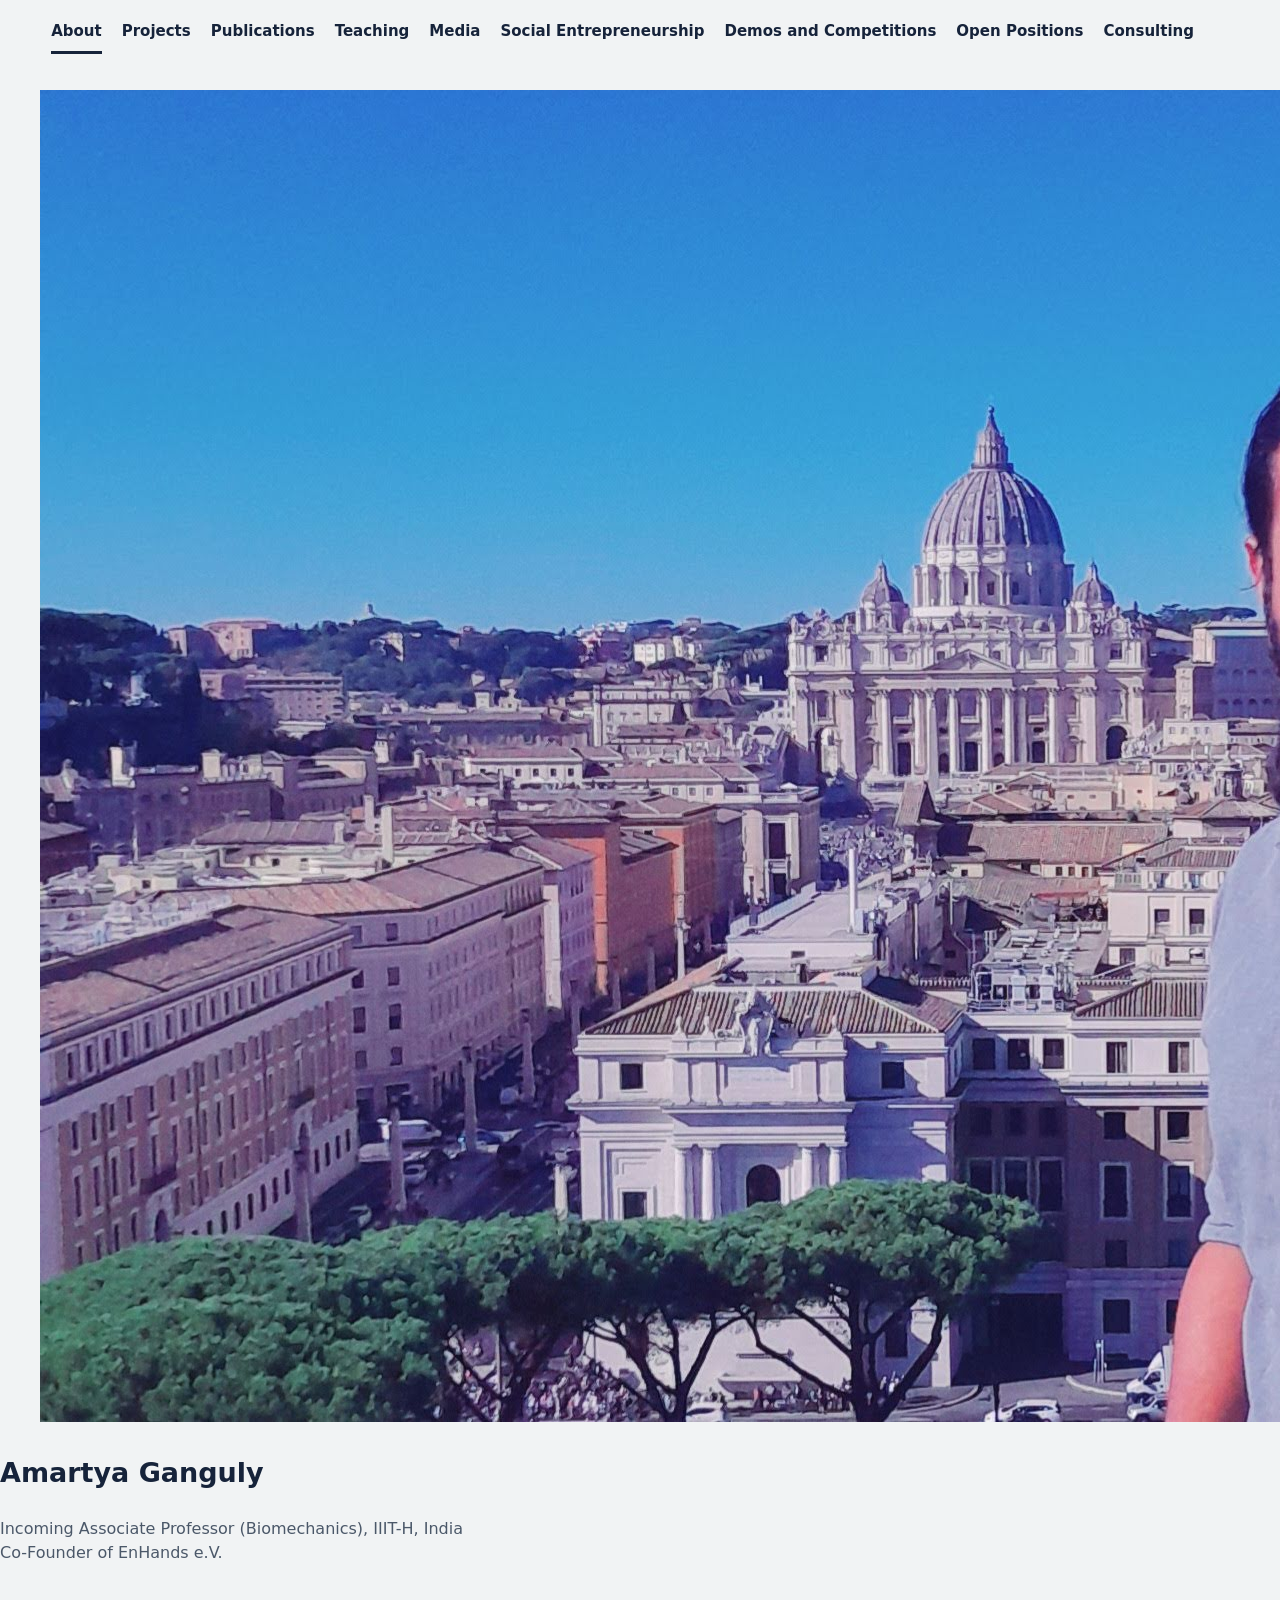
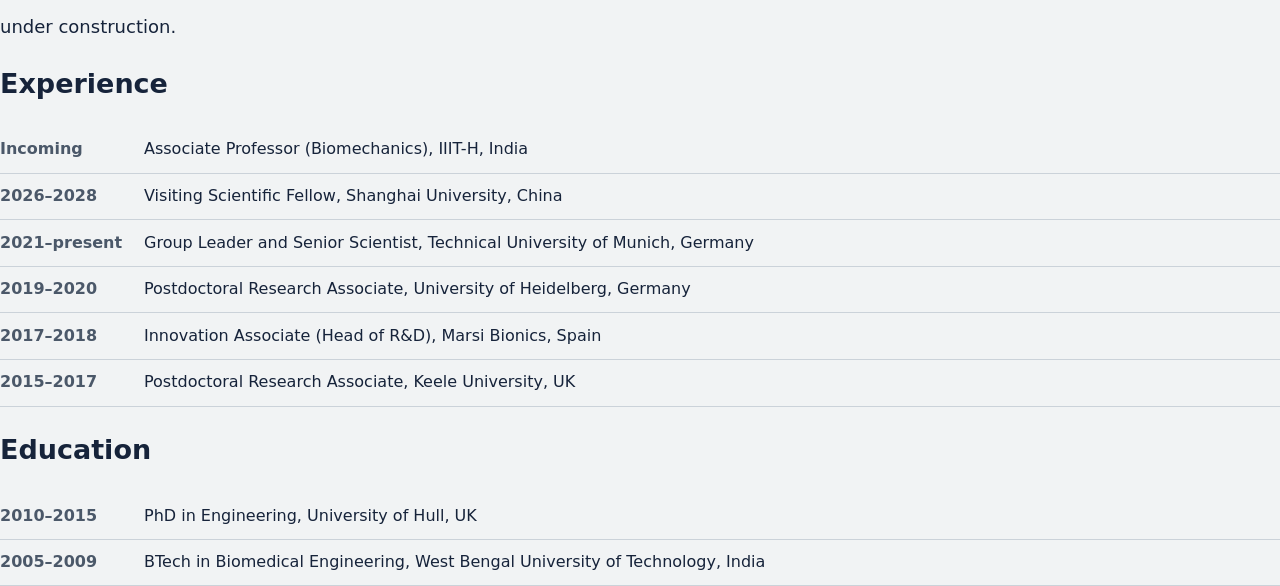
==== index.html @ 764b9aa0 "Update index.html" ====
<!doctype html>
<html lang="en">
<head>
  <meta charset="utf-8">
  <meta name="viewport" content="width=device-width, initial-scale=1">
  <title>Amartya Ganguly | Intelligent Neuroprosthetics Laboratory, TUM</title>
  <meta name="description" content="under construction">
  <link rel="canonical" href="https://amartyaganguly.github.io/">
  <link rel="stylesheet" href="style.css">
</head>
<body>
  <header class="site-header"></header>
  <script src="nav.js"></script>

  <main>
    <!-- About: photo on the left, text on the right -->
    <section class="about" aria-labelledby="name">
      <figure class="about-photo">
        <img src="photo.jpg" alt="Amartya Ganguly" width="2250" height="1332" decoding="async">
      </figure>

      <div class="about-intro">
        <h1 class="about-name" id="name">Amartya Ganguly</h1>
        <ul class="roles" role="list" aria-label="Roles">
          <li>Incoming Associate Professor (Biomechanics), IIIT-H, India</li>
          <li>Co-Founder of EnHands e.V.</li>
        </ul>
        <p class="about-lede">under construction.</p>
      </div>

      <div class="about-lists">
        <h2>Experience</h2>
        <ul class="lines" role="list">
          <li><span class="when">Incoming</span><span>Associate Professor (Biomechanics), IIIT-H, India</span></li>
          <li><span class="when">2026–2028</span><span>Visiting Scientific Fellow, Shanghai University, China</span></li>
          <li><span class="when">2021–present</span><span>Group Leader and Senior Scientist, Technical University of Munich, Germany</span></li>
          <li><span class="when">2019–2020</span><span>Postdoctoral Research Associate, University of Heidelberg, Germany</span></li>
          <li><span class="when">2017–2018</span><span>Innovation Associate (Head of R&amp;D), Marsi Bionics, Spain</span></li>
          <li><span class="when">2015–2017</span><span>Postdoctoral Research Associate, Keele University, UK</span></li>
        </ul>
        <h2>Education</h2>
        <ul class="lines" role="list">
          <li><span class="when">2010–2015</span><span>PhD in Engineering, University of Hull, UK</span></li>
          <li><span class="when">2005–2009</span><span>BTech in Biomedical Engineering, West Bengal University of Technology, India</span></li>
        </ul>
      </div>
    </section>

    <!-- More About sections will go here -->

  </main>
</body>
</html>
---- style.css ----
/* Shared styles for every page of the site */
:root {
  --paper: #F1F3F4;
  --ink: #16233A;
  --ink-soft: #4B5869;
  --rule: #CBD2D9;
  --nerve: #F3CB3A;
  --on-nerve: #16233A;
  --gutter: clamp(16px, 4vw, 56px);
  --header-h: 72px;
}
@media (prefers-color-scheme: dark) {
  :root { --paper: #0F1724; --ink: #E7EBEF; --ink-soft: #A2AEBD; --rule: #2B3747; }
}
* { box-sizing: border-box; }
html { -webkit-text-size-adjust: 100%; text-size-adjust: 100%; }
body {
  margin: 0;
  background: var(--paper);
  color: var(--ink);
  font-family: system-ui, -apple-system, "Segoe UI", Roboto, "Helvetica Neue", Arial, sans-serif;
  font-size: 1.125rem;
  line-height: 1.55;
}
a { color: inherit; text-underline-offset: 0.2em; text-decoration-thickness: 1px; }
a:hover { text-decoration-thickness: 2px; }
:focus-visible { outline: 3px solid currentColor; outline-offset: 3px; }
::selection { background: var(--nerve); color: var(--on-nerve); }
mark { background: var(--nerve); color: var(--on-nerve); padding: 0.05em 0.3em; }

/* Top bar: nav.js fills it with the tabs */
.site-header {
  display: flex; align-items: center; gap: 0.25rem 2rem;
  min-height: var(--header-h);
  padding: 12px var(--gutter);
}
.wordmark { flex: none; font-weight: 700; text-decoration: none; white-space: nowrap; }
.tabs {
  display: flex; gap: 0 1.5rem; margin-left: auto; min-width: 0;
  overflow-x: auto; scrollbar-width: thin;
}
.tabs a {
  flex: none; padding: 0.5rem 0; border-bottom: 3px solid transparent;
  font-size: 0.9375rem; font-weight: 600; text-decoration: none; white-space: nowrap;
}
.tabs a:hover { border-bottom-color: var(--rule); }
.tabs a:focus-visible { outline-offset: -3px; }
.tabs a[aria-current="page"] { border-bottom-color: currentColor; }
@media (max-width: 1360px) {
  .site-header { flex-direction: column; align-items: flex-start; }
  .tabs { margin-left: 0; align-self: stretch; gap: 0 1.25rem; }
}

/* ---------- About page ---------- */
.hero {
  container-type: inline-size;
  padding: clamp(16px, 4vh, 48px) var(--gutter) clamp(48px, 9vh, 104px);
}
.roles {
  list-style: none; margin: 0 0 1.75rem; padding: 0;
  color: var(--ink-soft); font-size: 1rem; font-weight: 500; line-height: 1.5;
}
.name {
  margin: 0 0 clamp(1.5rem, 3.5cqi, 2.75rem);
  font-size: clamp(3.25rem, min(22cqi, 20vh), 12rem);
  line-height: 0.96;
  letter-spacing: -0.025em;
}
.name span { display: block; }
.given { font-style: italic; font-weight: 300; }
.family { font-weight: 800; }
.lede {
  margin: 0; max-width: 34ch;
  font-size: clamp(1.25rem, 1rem + 0.75vw, 1.75rem);
  line-height: 1.42;
}
@media (min-width: 900px) {
  .hero {
    display: flex; flex-direction: column; justify-content: space-between;
    min-height: calc(100vh - var(--header-h));
    min-height: calc(100svh - var(--header-h));
    padding-top: 8px;
  }
  .roles { margin: 0 0 3rem; }
}

/* ---------- All other pages ---------- */
.page { max-width: 1120px; padding: clamp(16px, 4vh, 48px) var(--gutter) 96px; }
.page-title {
  margin: 0 0 1rem;
  font-size: clamp(2.75rem, 9vw, 6rem); font-weight: 800; line-height: 1; letter-spacing: -0.025em;
}
.page-intro { margin: 0; max-width: 60ch; color: var(--ink-soft); }
.jump { display: flex; flex-wrap: wrap; gap: 0.25rem 1.5rem; margin: 1.25rem 0 0; padding: 0; list-style: none; }
.jump a { font-size: 1rem; font-weight: 600; }
.group { margin-top: 3.5rem; }
.group > h2 {
  margin: 0; padding-bottom: 0.75rem; border-bottom: 2px solid var(--ink);
  font-size: 1.5rem; font-weight: 800; line-height: 1.2;
}
.group-intro { margin: 1rem 0 0; font-size: 1rem; color: var(--ink-soft); }

/* One row per project or publication: dates on the left, details on the right */
.entries { list-style: none; margin: 0; padding: 0; }
.entries > li {
  display: grid; grid-template-columns: 9rem minmax(0, 1fr); column-gap: 1.5rem;
  padding: 1.25rem 0; border-bottom: 1px solid var(--rule);
}
.pubs > li { grid-template-columns: 4rem minmax(0, 1fr); }
.entries > li > * { grid-column: 2; margin: 0; max-width: 46rem; }
.entries .when { grid-column: 1; grid-row: 1 / span 8; color: var(--ink-soft); font-weight: 700; font-variant-numeric: tabular-nums; white-space: nowrap; }
.entries .title { margin-bottom: 0.3rem; font-size: 1.125rem; font-weight: 700; line-height: 1.35; }
.entries .meta { font-size: 1rem; color: var(--ink-soft); }
.entries .meta b { color: var(--ink); }
.entries .desc { margin-top: 0.6rem; }
.entries .facts { margin-top: 0.6rem; padding-left: 1.1em; font-size: 1rem; }
.entries .facts li { margin: 0.2rem 0; }
.entries .note { margin-top: 0.4rem; font-size: 0.9375rem; color: var(--ink-soft); }
.entries .links { margin-top: 0.6rem; font-size: 1rem; }
.entries .links a + a { margin-left: 1.25rem; }
@media (max-width: 600px) {
  .entries > li { display: block; }
  .entries .when { margin-bottom: 0.2rem; font-size: 0.9375rem; }
}

/* ---------- About page: photo, experience and education ---------- */
.bio {
  display: grid; gap: 2.5rem;
  max-width: 1280px; padding: 0 var(--gutter) 96px;
}
.bio-photo { margin: 0; max-width: 340px; }
.bio-photo img {
  display: block; width: 100%; height: auto;
  aspect-ratio: 4 / 5; object-fit: cover; object-position: 50% 25%;
  background: var(--rule);
}
.bio-lists h2 {
  margin: 0; padding-bottom: 0.75rem; border-bottom: 2px solid var(--ink);
  font-size: 1.5rem; font-weight: 800; line-height: 1.2;
}
.bio-lists .lines + h2 { margin-top: 2.5rem; }
.lines { list-style: none; margin: 0; padding: 0; font-size: 1rem; }
.lines li {
  display: grid; grid-template-columns: 7.5rem minmax(0, 1fr); column-gap: 1.5rem;
  padding: 0.65rem 0; border-bottom: 1px solid var(--rule);
}
.lines .when { color: var(--ink-soft); font-weight: 700; font-variant-numeric: tabular-nums; white-space: nowrap; }
@media (min-width: 900px) {
  .bio { grid-template-columns: minmax(220px, 300px) minmax(0, 1fr); column-gap: clamp(2.5rem, 5vw, 5rem); align-items: start; }
  .bio-photo { max-width: none; }
}
@media (max-width: 600px) {
  .lines li { display: block; }
  .lines .when { display: block; font-size: 0.9375rem; }
}
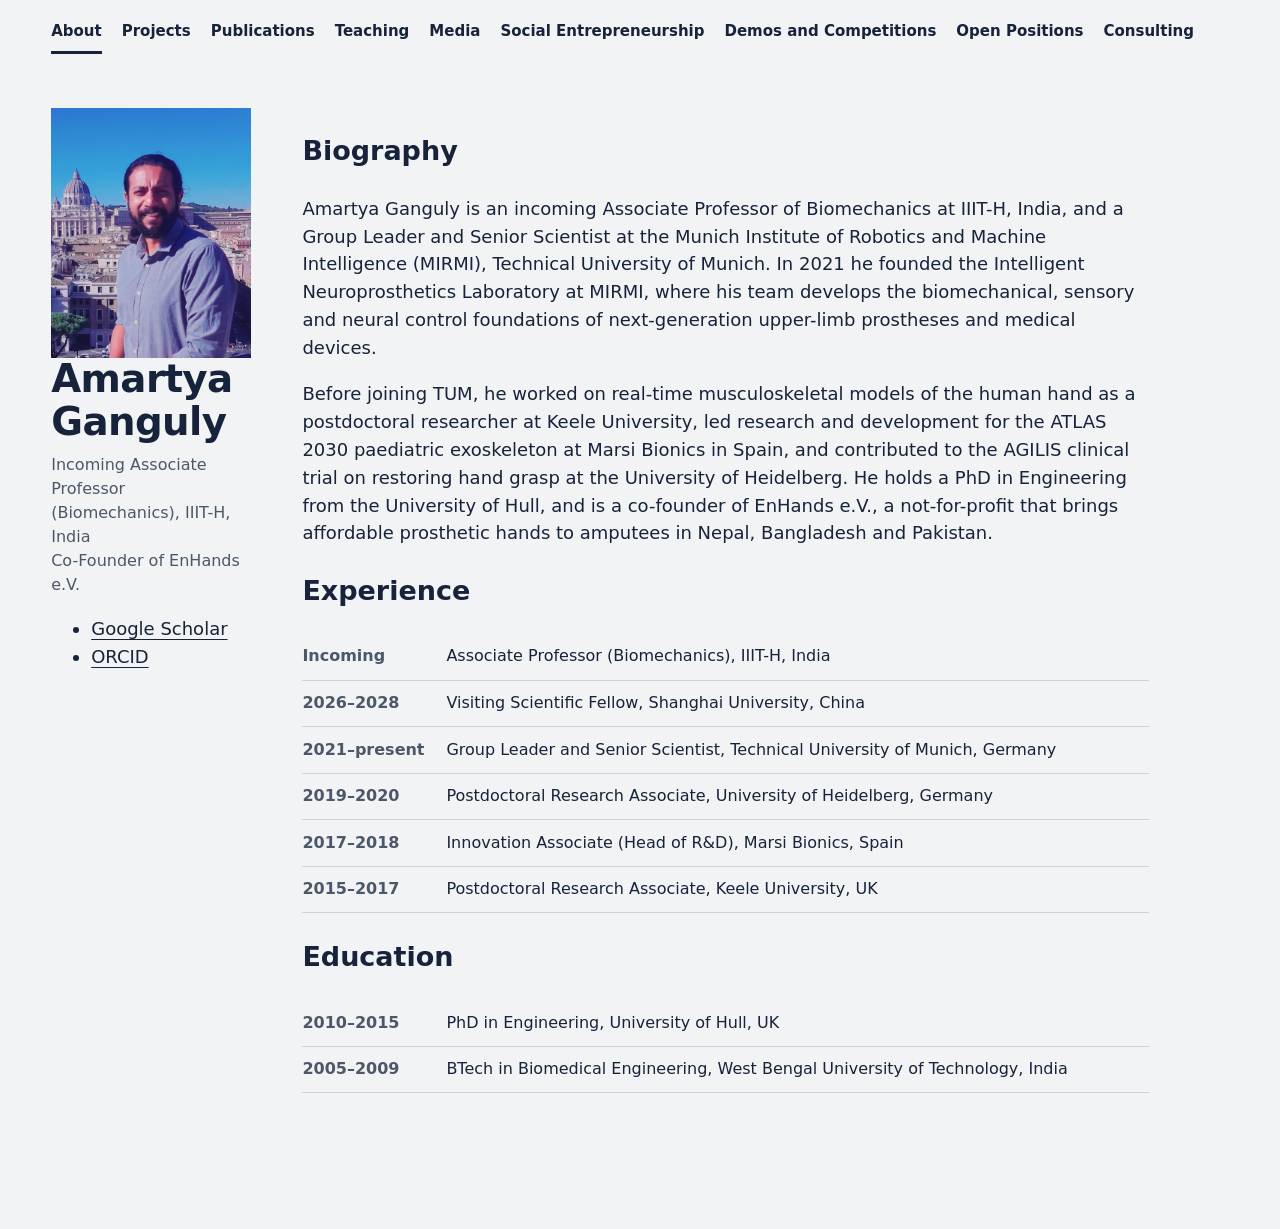
==== commit e4ed43ea: "Update index.html" ====
--- a/index.html
+++ b/index.html
@@ -13,22 +13,29 @@
   <script src="nav.js"></script>
 
   <main>
-    <!-- About: photo on the left, text on the right -->
+    <!-- About: photo and name on the left, biography on the right -->
     <section class="about" aria-labelledby="name">
-      <figure class="about-photo">
-        <img src="photo.jpg" alt="Amartya Ganguly" width="2250" height="1332" decoding="async">
-      </figure>
 
-      <div class="about-intro">
+      <div class="about-side">
+        <figure class="about-photo">
+          <img src="photo.jpg" alt="Amartya Ganguly" width="2250" height="1332" decoding="async">
+        </figure>
         <h1 class="about-name" id="name">Amartya Ganguly</h1>
         <ul class="roles" role="list" aria-label="Roles">
           <li>Incoming Associate Professor (Biomechanics), IIIT-H, India</li>
           <li>Co-Founder of EnHands e.V.</li>
         </ul>
-        <p class="about-lede">under construction.</p>
+        <ul class="about-links" role="list">
+          <li><a href="https://scholar.google.com/citations?user=TyaaiKMAAAAJ&amp;hl=en">Google Scholar</a></li>
+          <li><a href="https://orcid.org/0000-0003-4093-1101">ORCID</a></li>
+        </ul>
       </div>
 
-      <div class="about-lists">
+      <div class="about-main">
+        <h2>Biography</h2>
+        <p>Amartya Ganguly is an incoming Associate Professor of Biomechanics at IIIT-H, India, and a Group Leader and Senior Scientist at the Munich Institute of Robotics and Machine Intelligence (MIRMI), Technical University of Munich. In 2021 he founded the Intelligent Neuroprosthetics Laboratory at MIRMI, where his team develops the biomechanical, sensory and neural control foundations of next-generation upper-limb prostheses and medical devices.</p>
+        <p>Before joining TUM, he worked on real-time musculoskeletal models of the human hand as a postdoctoral researcher at Keele University, led research and development for the ATLAS 2030 paediatric exoskeleton at Marsi Bionics in Spain, and contributed to the AGILIS clinical trial on restoring hand grasp at the University of Heidelberg. He holds a PhD in Engineering from the University of Hull, and is a co-founder of EnHands e.V., a not-for-profit that brings affordable prosthetic hands to amputees in Nepal, Bangladesh and Pakistan.</p>
+
         <h2>Experience</h2>
         <ul class="lines" role="list">
           <li><span class="when">Incoming</span><span>Associate Professor (Biomechanics), IIIT-H, India</span></li>
@@ -38,12 +45,14 @@
           <li><span class="when">2017–2018</span><span>Innovation Associate (Head of R&amp;D), Marsi Bionics, Spain</span></li>
           <li><span class="when">2015–2017</span><span>Postdoctoral Research Associate, Keele University, UK</span></li>
         </ul>
+
         <h2>Education</h2>
         <ul class="lines" role="list">
           <li><span class="when">2010–2015</span><span>PhD in Engineering, University of Hull, UK</span></li>
           <li><span class="when">2005–2009</span><span>BTech in Biomedical Engineering, West Bengal University of Technology, India</span></li>
         </ul>
       </div>
+
     </section>
 
     <!-- More About sections will go here -->
--- a/style.css
+++ b/style.css
@@ -123,31 +123,49 @@
   .entries .when { margin-bottom: 0.2rem; font-size: 0.9375rem; }
 }
 
-/* ---------- About page: photo, experience and education ---------- */
-.bio {
-  display: grid; gap: 2.5rem;
-  max-width: 1280px; padding: 0 var(--gutter) 96px;
+/* ---------- About page: photo on the left, text on the right ---------- */
+.about {
+  display: grid;
+  grid-template-columns: 104px minmax(0, 1fr);
+  grid-template-areas: "photo intro" "lists lists";
+  gap: 2rem 1.25rem;
+  max-width: 1200px;
+  padding: clamp(16px, 4vh, 48px) var(--gutter) 96px;
 }
-.bio-photo { margin: 0; max-width: 340px; }
-.bio-photo img {
+.about-photo { grid-area: photo; margin: 0; }
+.about-photo img {
   display: block; width: 100%; height: auto;
-  aspect-ratio: 4 / 5; object-fit: cover; object-position: 50% 25%;
+  aspect-ratio: 4 / 5; object-fit: cover;
+  object-position: 69% 50%; /* first number moves the crop left or right */
   background: var(--rule);
 }
-.bio-lists h2 {
+.about-intro { grid-area: intro; align-self: center; }
+.about-name {
+  margin: 0;
+  font-size: clamp(1.75rem, 1.3rem + 1.4vw, 2.5rem); font-weight: 800; line-height: 1.1; letter-spacing: -0.015em;
+}
+.about .roles { margin: 0.6rem 0 0; }
+.about-lede { margin: 0.9rem 0 0; }
+.about-lists { grid-area: lists; }
+.about-lists h2 {
   margin: 0; padding-bottom: 0.75rem; border-bottom: 2px solid var(--ink);
   font-size: 1.5rem; font-weight: 800; line-height: 1.2;
 }
-.bio-lists .lines + h2 { margin-top: 2.5rem; }
+.about-lists .lines + h2 { margin-top: 2.5rem; }
 .lines { list-style: none; margin: 0; padding: 0; font-size: 1rem; }
 .lines li {
   display: grid; grid-template-columns: 7.5rem minmax(0, 1fr); column-gap: 1.5rem;
   padding: 0.65rem 0; border-bottom: 1px solid var(--rule);
 }
 .lines .when { color: var(--ink-soft); font-weight: 700; font-variant-numeric: tabular-nums; white-space: nowrap; }
-@media (min-width: 900px) {
-  .bio { grid-template-columns: minmax(220px, 300px) minmax(0, 1fr); column-gap: clamp(2.5rem, 5vw, 5rem); align-items: start; }
-  .bio-photo { max-width: none; }
+@media (min-width: 700px) {
+  .about {
+    grid-template-columns: 200px minmax(0, 1fr);
+    grid-template-areas: "photo intro" "photo lists";
+    grid-template-rows: auto 1fr;
+    column-gap: clamp(2rem, 4vw, 4rem); row-gap: 2.5rem;
+  }
+  .about-photo, .about-intro { align-self: start; }
 }
 @media (max-width: 600px) {
   .lines li { display: block; }
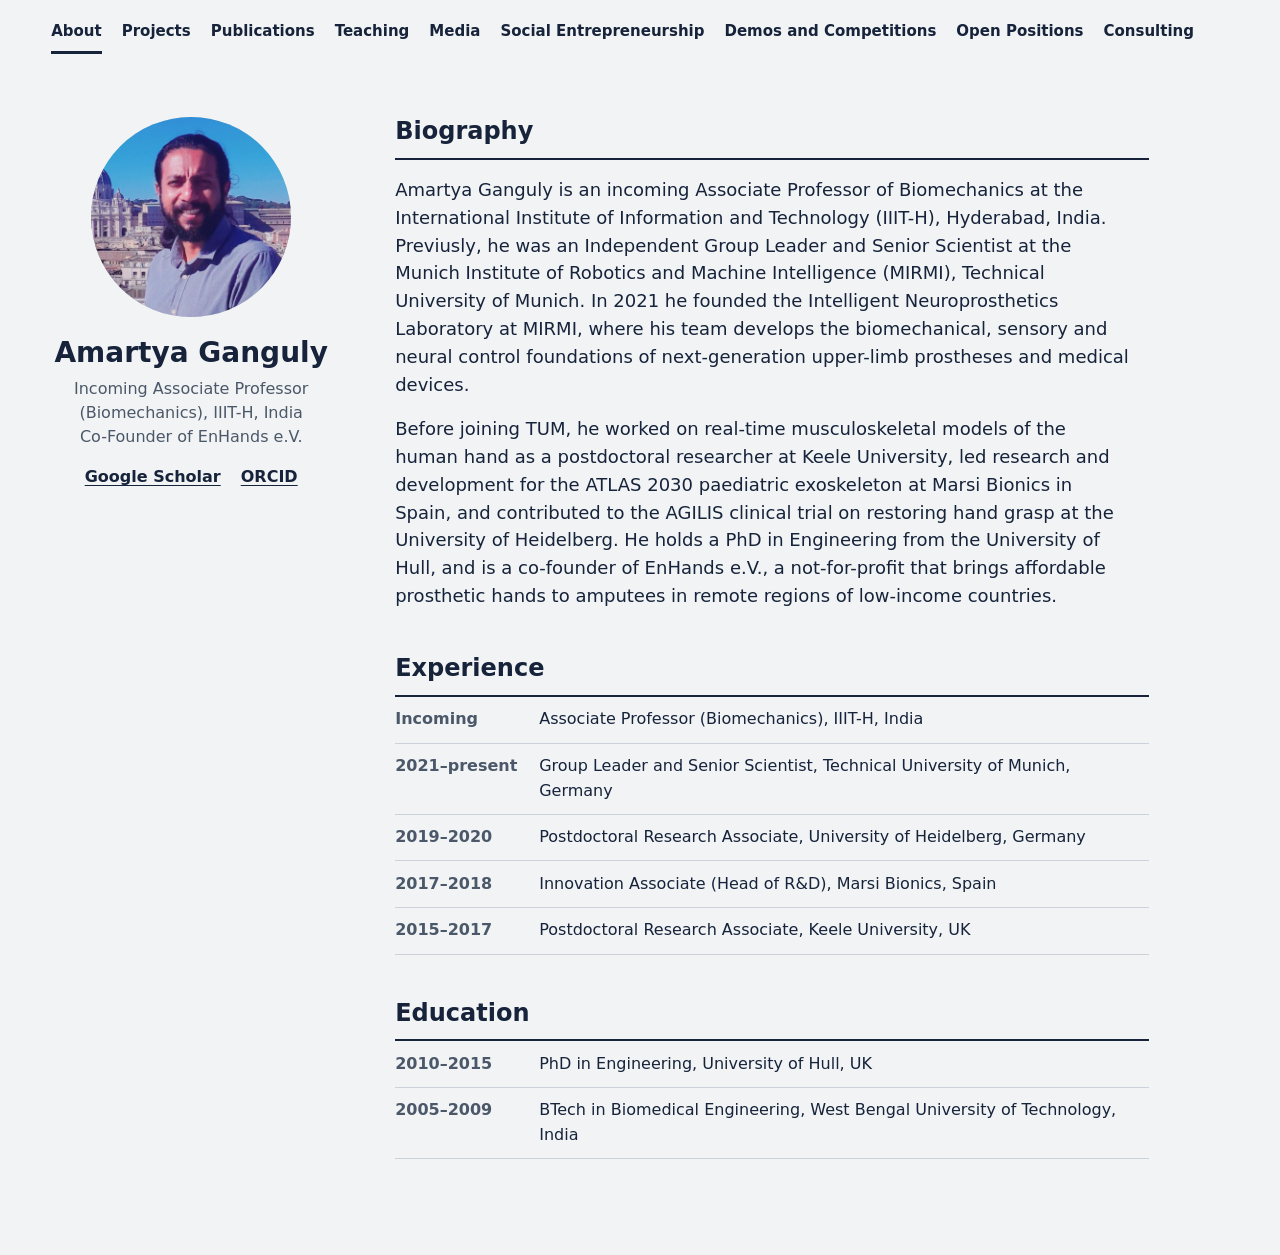
==== commit 27b908f0: "Update index.html" ====
--- a/index.html
+++ b/index.html
@@ -33,13 +33,16 @@
 
       <div class="about-main">
         <h2>Biography</h2>
-        <p>Amartya Ganguly is an incoming Associate Professor of Biomechanics at IIIT-H, India, and a Group Leader and Senior Scientist at the Munich Institute of Robotics and Machine Intelligence (MIRMI), Technical University of Munich. In 2021 he founded the Intelligent Neuroprosthetics Laboratory at MIRMI, where his team develops the biomechanical, sensory and neural control foundations of next-generation upper-limb prostheses and medical devices.</p>
-        <p>Before joining TUM, he worked on real-time musculoskeletal models of the human hand as a postdoctoral researcher at Keele University, led research and development for the ATLAS 2030 paediatric exoskeleton at Marsi Bionics in Spain, and contributed to the AGILIS clinical trial on restoring hand grasp at the University of Heidelberg. He holds a PhD in Engineering from the University of Hull, and is a co-founder of EnHands e.V., a not-for-profit that brings affordable prosthetic hands to amputees in Nepal, Bangladesh and Pakistan.</p>
+        <p>Amartya Ganguly is an incoming Associate Professor of Biomechanics at the International Institute of Information and Technology (IIIT-H), Hyderabad, India. 
+         Previusly, he was an Independent Group Leader and Senior Scientist at the Munich Institute of Robotics and Machine Intelligence (MIRMI), Technical University of Munich. In 2021 he founded the Intelligent Neuroprosthetics Laboratory at MIRMI, where his team develops the biomechanical, sensory and neural control foundations of next-generation upper-limb prostheses and medical devices.</p>
+        <p>Before joining TUM, he worked on real-time musculoskeletal models of the human hand as a postdoctoral researcher at Keele University, 
+          led research and development for the ATLAS 2030 paediatric exoskeleton at Marsi Bionics in Spain, and contributed to the AGILIS clinical
+          trial on restoring hand grasp at the University of Heidelberg. He holds a PhD in Engineering from the University of Hull, and is a co-founder
+          of EnHands e.V., a not-for-profit that brings affordable prosthetic hands to amputees in remote regions of low-income countries.</p>
 
         <h2>Experience</h2>
         <ul class="lines" role="list">
           <li><span class="when">Incoming</span><span>Associate Professor (Biomechanics), IIIT-H, India</span></li>
-          <li><span class="when">2026–2028</span><span>Visiting Scientific Fellow, Shanghai University, China</span></li>
           <li><span class="when">2021–present</span><span>Group Leader and Senior Scientist, Technical University of Munich, Germany</span></li>
           <li><span class="when">2019–2020</span><span>Postdoctoral Research Associate, University of Heidelberg, Germany</span></li>
           <li><span class="when">2017–2018</span><span>Innovation Associate (Head of R&amp;D), Marsi Bionics, Spain</span></li>
--- a/style.css
+++ b/style.css
@@ -123,49 +123,44 @@
   .entries .when { margin-bottom: 0.2rem; font-size: 0.9375rem; }
 }
 
-/* ---------- About page: photo on the left, text on the right ---------- */
+/* ---------- About page: photo and name on the left, biography on the right ---------- */
 .about {
-  display: grid;
-  grid-template-columns: 104px minmax(0, 1fr);
-  grid-template-areas: "photo intro" "lists lists";
-  gap: 2rem 1.25rem;
+  display: grid; gap: 2.5rem;
   max-width: 1200px;
-  padding: clamp(16px, 4vh, 48px) var(--gutter) 96px;
+  padding: clamp(24px, 5vh, 56px) var(--gutter) 96px;
 }
-.about-photo { grid-area: photo; margin: 0; }
+.about-side { text-align: center; }
+.about-photo {
+  width: 180px; aspect-ratio: 1; margin: 0 auto;
+  border-radius: 50%; overflow: hidden; background: var(--rule);
+}
 .about-photo img {
-  display: block; width: 100%; height: auto;
-  aspect-ratio: 4 / 5; object-fit: cover;
-  object-position: 69% 50%; /* first number moves the crop left or right */
-  background: var(--rule);
+  display: block; width: 100%; height: 100%;
+  object-fit: cover; object-position: 75% 50%;
+  /* These three numbers frame your face. Change them if you swap the photo. */
+  transform: scale(1.6); transform-origin: 50% 35%;
 }
-.about-intro { grid-area: intro; align-self: center; }
-.about-name {
-  margin: 0;
-  font-size: clamp(1.75rem, 1.3rem + 1.4vw, 2.5rem); font-weight: 800; line-height: 1.1; letter-spacing: -0.015em;
+.about-name { margin: 1.25rem 0 0; font-size: 1.75rem; font-weight: 800; line-height: 1.15; }
+.about .roles { margin: 0.5rem 0 0; }
+.about-links {
+  display: flex; flex-wrap: wrap; justify-content: center; gap: 0.25rem 1.25rem;
+  margin: 1rem 0 0; padding: 0; list-style: none; font-size: 1rem; font-weight: 600;
 }
-.about .roles { margin: 0.6rem 0 0; }
-.about-lede { margin: 0.9rem 0 0; }
-.about-lists { grid-area: lists; }
-.about-lists h2 {
+.about-main h2 {
   margin: 0; padding-bottom: 0.75rem; border-bottom: 2px solid var(--ink);
   font-size: 1.5rem; font-weight: 800; line-height: 1.2;
 }
-.about-lists .lines + h2 { margin-top: 2.5rem; }
+.about-main * + h2 { margin-top: 2.75rem; }
+.about-main p { margin: 1rem 0 0; max-width: 46rem; }
 .lines { list-style: none; margin: 0; padding: 0; font-size: 1rem; }
 .lines li {
   display: grid; grid-template-columns: 7.5rem minmax(0, 1fr); column-gap: 1.5rem;
   padding: 0.65rem 0; border-bottom: 1px solid var(--rule);
 }
 .lines .when { color: var(--ink-soft); font-weight: 700; font-variant-numeric: tabular-nums; white-space: nowrap; }
-@media (min-width: 700px) {
-  .about {
-    grid-template-columns: 200px minmax(0, 1fr);
-    grid-template-areas: "photo intro" "photo lists";
-    grid-template-rows: auto 1fr;
-    column-gap: clamp(2rem, 4vw, 4rem); row-gap: 2.5rem;
-  }
-  .about-photo, .about-intro { align-self: start; }
+@media (min-width: 900px) {
+  .about { grid-template-columns: 280px minmax(0, 1fr); column-gap: clamp(3rem, 5vw, 5rem); align-items: start; }
+  .about-photo { width: 200px; }
 }
 @media (max-width: 600px) {
   .lines li { display: block; }
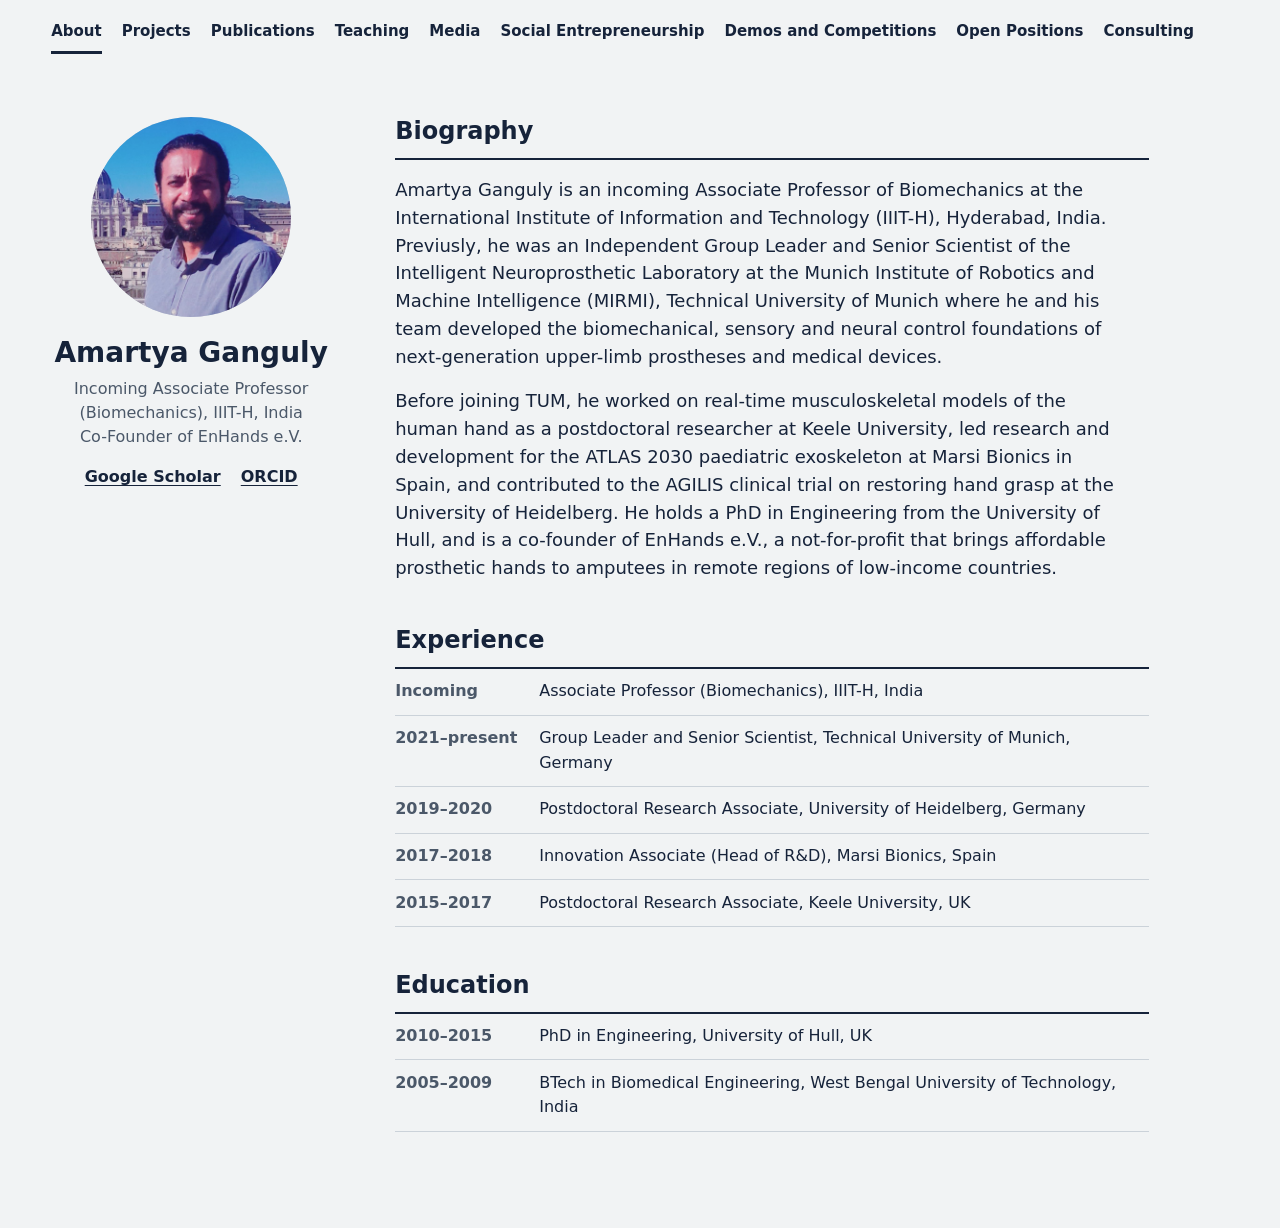
==== commit 1d6763db: "Update index.html" ====
--- a/index.html
+++ b/index.html
@@ -34,7 +34,9 @@
       <div class="about-main">
         <h2>Biography</h2>
         <p>Amartya Ganguly is an incoming Associate Professor of Biomechanics at the International Institute of Information and Technology (IIIT-H), Hyderabad, India. 
-         Previusly, he was an Independent Group Leader and Senior Scientist at the Munich Institute of Robotics and Machine Intelligence (MIRMI), Technical University of Munich. In 2021 he founded the Intelligent Neuroprosthetics Laboratory at MIRMI, where his team develops the biomechanical, sensory and neural control foundations of next-generation upper-limb prostheses and medical devices.</p>
+         Previusly, he was an Independent Group Leader and Senior Scientist of the Intelligent Neuroprosthetic Laboratory at the Munich Institute of Robotics and Machine Intelligence (MIRMI), 
+          Technical University of Munich where he and his team developed the biomechanical, sensory and neural control foundations of next-generation
+          upper-limb prostheses and medical devices.</p>
         <p>Before joining TUM, he worked on real-time musculoskeletal models of the human hand as a postdoctoral researcher at Keele University, 
           led research and development for the ATLAS 2030 paediatric exoskeleton at Marsi Bionics in Spain, and contributed to the AGILIS clinical
           trial on restoring hand grasp at the University of Heidelberg. He holds a PhD in Engineering from the University of Hull, and is a co-founder
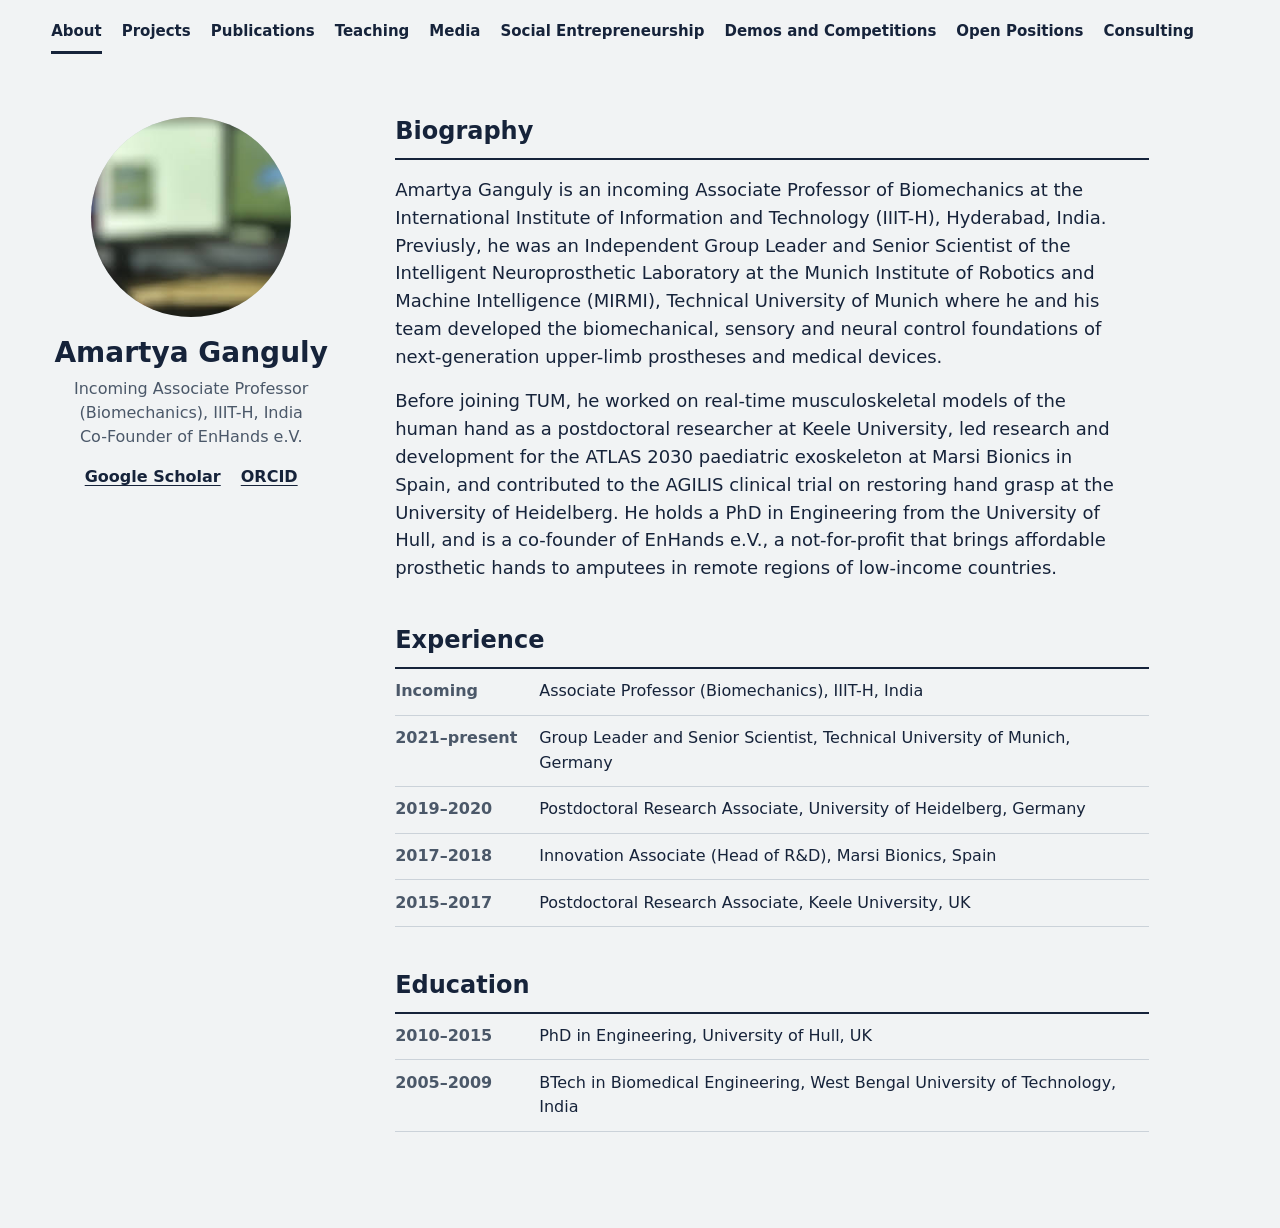
==== commit 7999e803: "Update index.html" ====
--- a/index.html
+++ b/index.html
@@ -18,7 +18,7 @@
 
       <div class="about-side">
         <figure class="about-photo">
-          <img src="photo.jpg" alt="Amartya Ganguly" width="2250" height="1332" decoding="async">
+          <img src="photo1.jpg" alt="Amartya Ganguly" width="2250" height="1332" decoding="async">
         </figure>
         <h1 class="about-name" id="name">Amartya Ganguly</h1>
         <ul class="roles" role="list" aria-label="Roles">
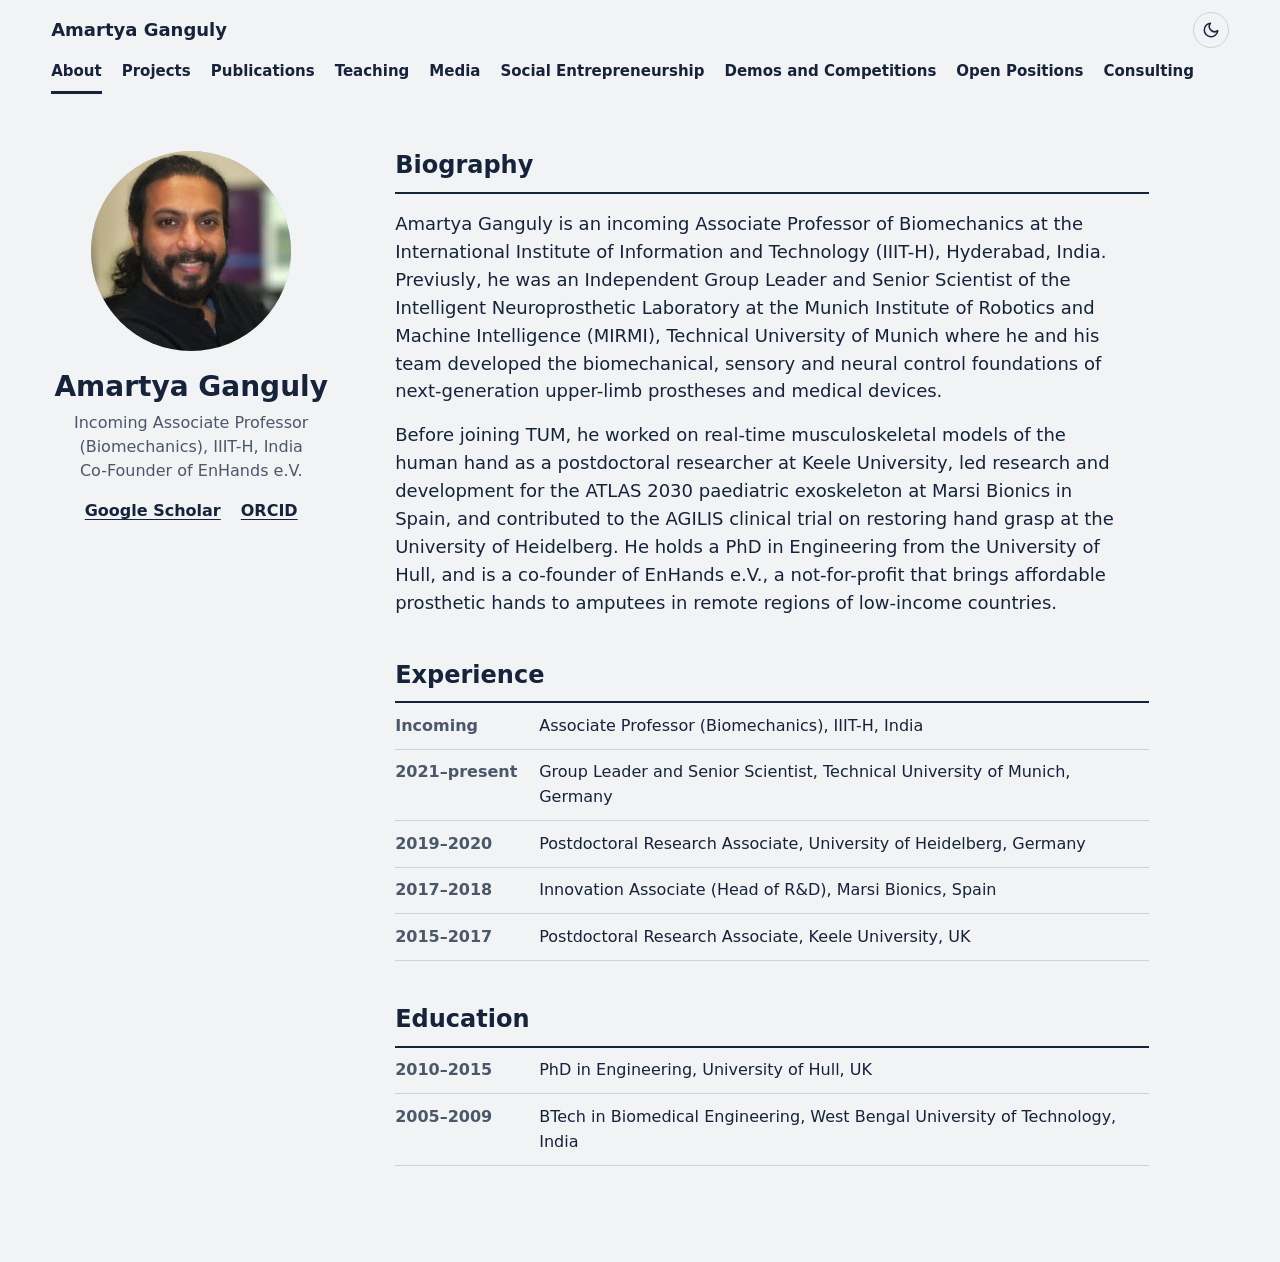
==== commit d3a44cd8: "Update index.html" ====
--- a/index.html
+++ b/index.html
@@ -3,7 +3,7 @@
 <head>
   <meta charset="utf-8">
   <meta name="viewport" content="width=device-width, initial-scale=1">
-  <title>Amartya Ganguly | Intelligent Neuroprosthetics Laboratory, TUM</title>
+  <title>Amartya Ganguly</title>
   <meta name="description" content="under construction">
   <link rel="canonical" href="https://amartyaganguly.github.io/">
   <link rel="stylesheet" href="style.css">
--- a/style.css
+++ b/style.css
@@ -1,5 +1,7 @@
 /* Shared styles for every page of the site */
+/* Light colours (the sun/moon button in the top bar switches to the dark ones below) */
 :root {
+  color-scheme: light;
   --paper: #F1F3F4;
   --ink: #16233A;
   --ink-soft: #4B5869;
@@ -9,8 +11,16 @@
   --gutter: clamp(16px, 4vw, 56px);
   --header-h: 72px;
 }
+/* Dark colours */
+:root[data-theme="dark"] {
+  color-scheme: dark;
+  --paper: #0F1724; --ink: #E7EBEF; --ink-soft: #A2AEBD; --rule: #2B3747;
+}
 @media (prefers-color-scheme: dark) {
-  :root { --paper: #0F1724; --ink: #E7EBEF; --ink-soft: #A2AEBD; --rule: #2B3747; }
+  :root:not([data-theme="light"]) {
+    color-scheme: dark;
+    --paper: #0F1724; --ink: #E7EBEF; --ink-soft: #A2AEBD; --rule: #2B3747;
+  }
 }
 * { box-sizing: border-box; }
 html { -webkit-text-size-adjust: 100%; text-size-adjust: 100%; }
@@ -28,17 +38,14 @@
 ::selection { background: var(--nerve); color: var(--on-nerve); }
 mark { background: var(--nerve); color: var(--on-nerve); padding: 0.05em 0.3em; }
 
-/* Top bar: nav.js fills it with the tabs */
+/* Top bar: nav.js fills it with your name, the tabs and the light/dark button */
 .site-header {
-  display: flex; align-items: center; gap: 0.25rem 2rem;
+  display: flex; flex-wrap: wrap; align-items: center; gap: 0.25rem 2rem;
   min-height: var(--header-h);
   padding: 12px var(--gutter);
 }
 .wordmark { flex: none; font-weight: 700; text-decoration: none; white-space: nowrap; }
-.tabs {
-  display: flex; gap: 0 1.5rem; margin-left: auto; min-width: 0;
-  overflow-x: auto; scrollbar-width: thin;
-}
+.tabs { display: flex; flex-wrap: wrap; gap: 0 1.5rem; margin-left: auto; min-width: 0; }
 .tabs a {
   flex: none; padding: 0.5rem 0; border-bottom: 3px solid transparent;
   font-size: 0.9375rem; font-weight: 600; text-decoration: none; white-space: nowrap;
@@ -46,9 +53,25 @@
 .tabs a:hover { border-bottom-color: var(--rule); }
 .tabs a:focus-visible { outline-offset: -3px; }
 .tabs a[aria-current="page"] { border-bottom-color: currentColor; }
-@media (max-width: 1360px) {
-  .site-header { flex-direction: column; align-items: flex-start; }
-  .tabs { margin-left: 0; align-self: stretch; gap: 0 1.25rem; }
+.theme-toggle {
+  flex: none; display: inline-grid; place-items: center;
+  width: 2.25rem; height: 2.25rem; padding: 0;
+  border: 1px solid var(--rule); border-radius: 50%;
+  background: none; color: inherit; cursor: pointer;
+}
+.theme-toggle:hover { border-color: currentColor; }
+.theme-toggle svg {
+  width: 1.125rem; height: 1.125rem;
+  fill: none; stroke: currentColor; stroke-width: 2; stroke-linecap: round; stroke-linejoin: round;
+}
+@media (max-width: 1480px) {
+  .wordmark { order: 1; }
+  .theme-toggle { order: 2; margin-left: auto; }
+  .tabs { order: 3; flex-basis: 100%; margin-left: 0; gap: 0 1.25rem; }
+}
+/* On phones the tabs sit in one row that you swipe sideways */
+@media (max-width: 600px) {
+  .tabs { flex-wrap: nowrap; overflow-x: auto; scrollbar-width: thin; }
 }
 
 /* ---------- About page ---------- */
@@ -136,9 +159,9 @@
 }
 .about-photo img {
   display: block; width: 100%; height: 100%;
-  object-fit: cover; object-position: 75% 50%;
-  /* These three numbers frame your face. Change them if you swap the photo. */
-  transform: scale(1.6); transform-origin: 50% 35%;
+  object-fit: cover; object-position: 0% 0%;
+  /* These numbers frame your face. Change them if you swap the photo. */
+  transform: scale(1.35); transform-origin: 0% 0%;
 }
 .about-name { margin: 1.25rem 0 0; font-size: 1.75rem; font-weight: 800; line-height: 1.15; }
 .about .roles { margin: 0.5rem 0 0; }
